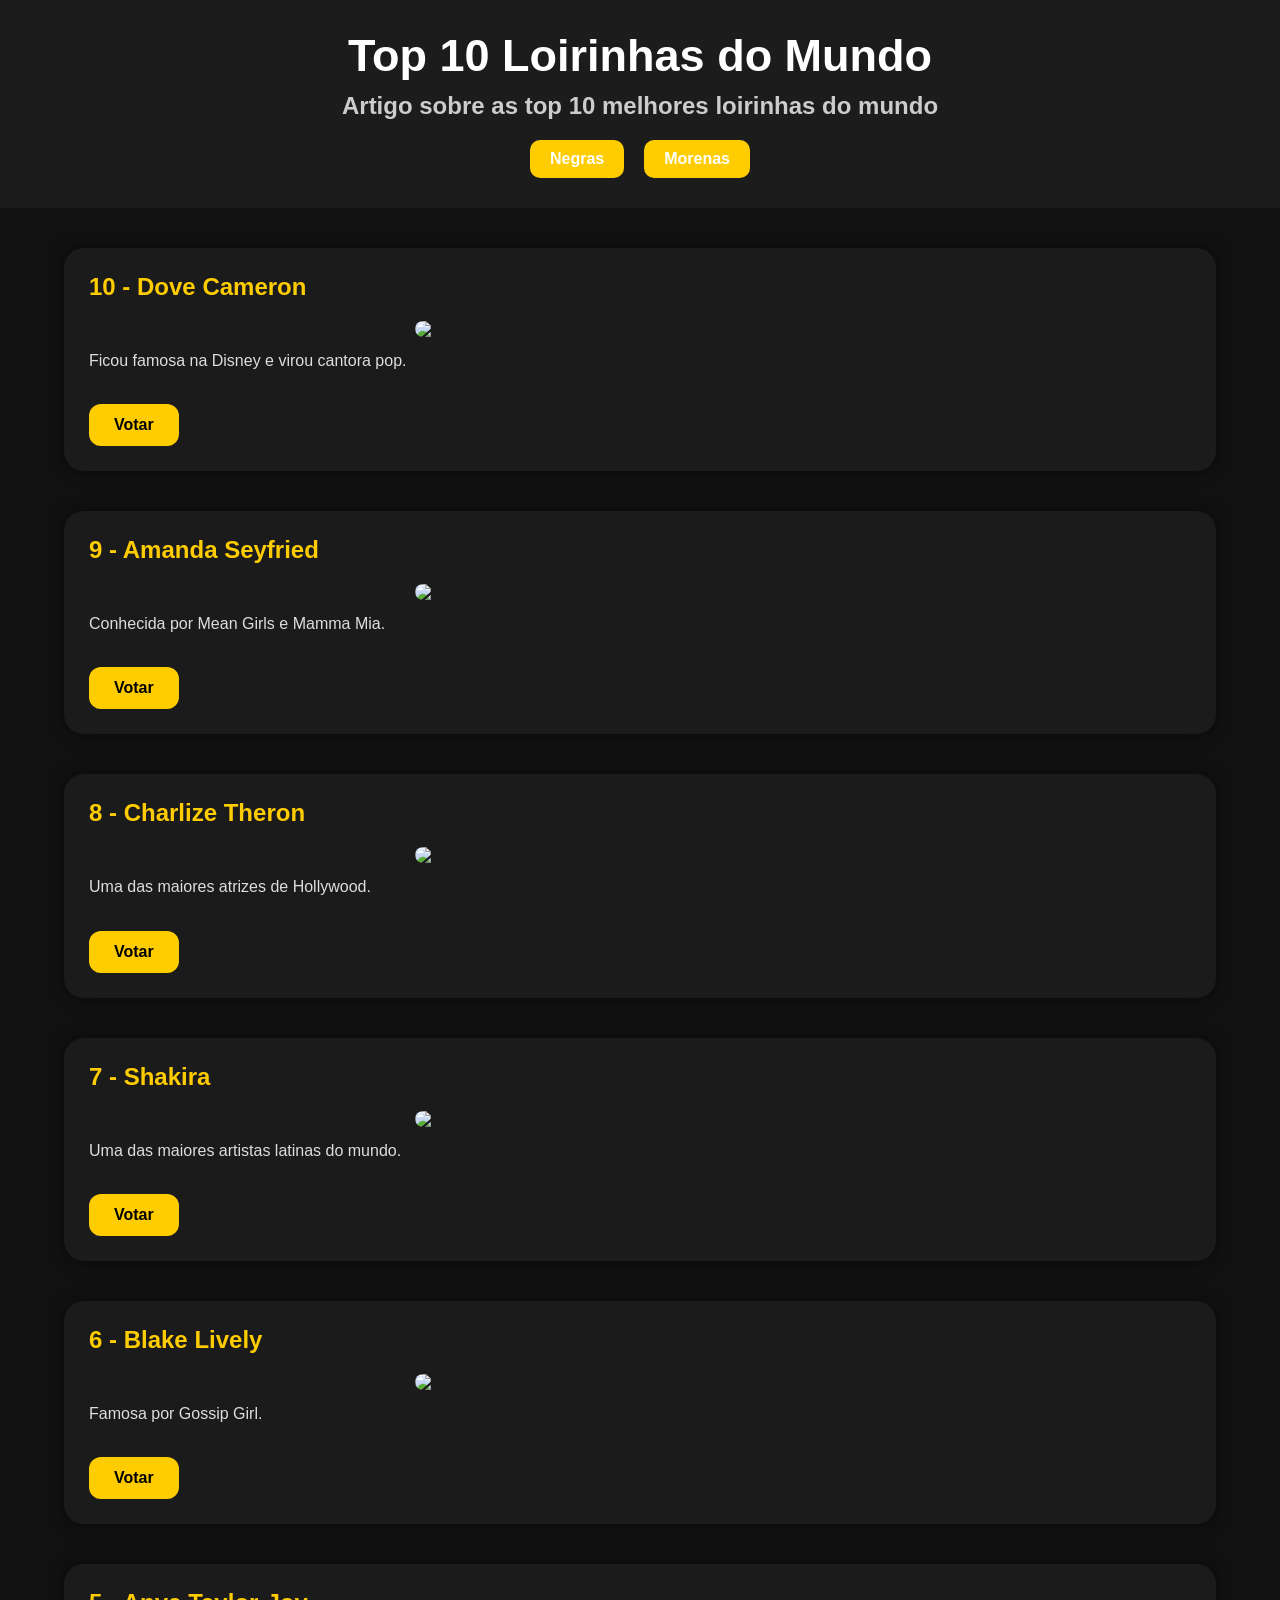
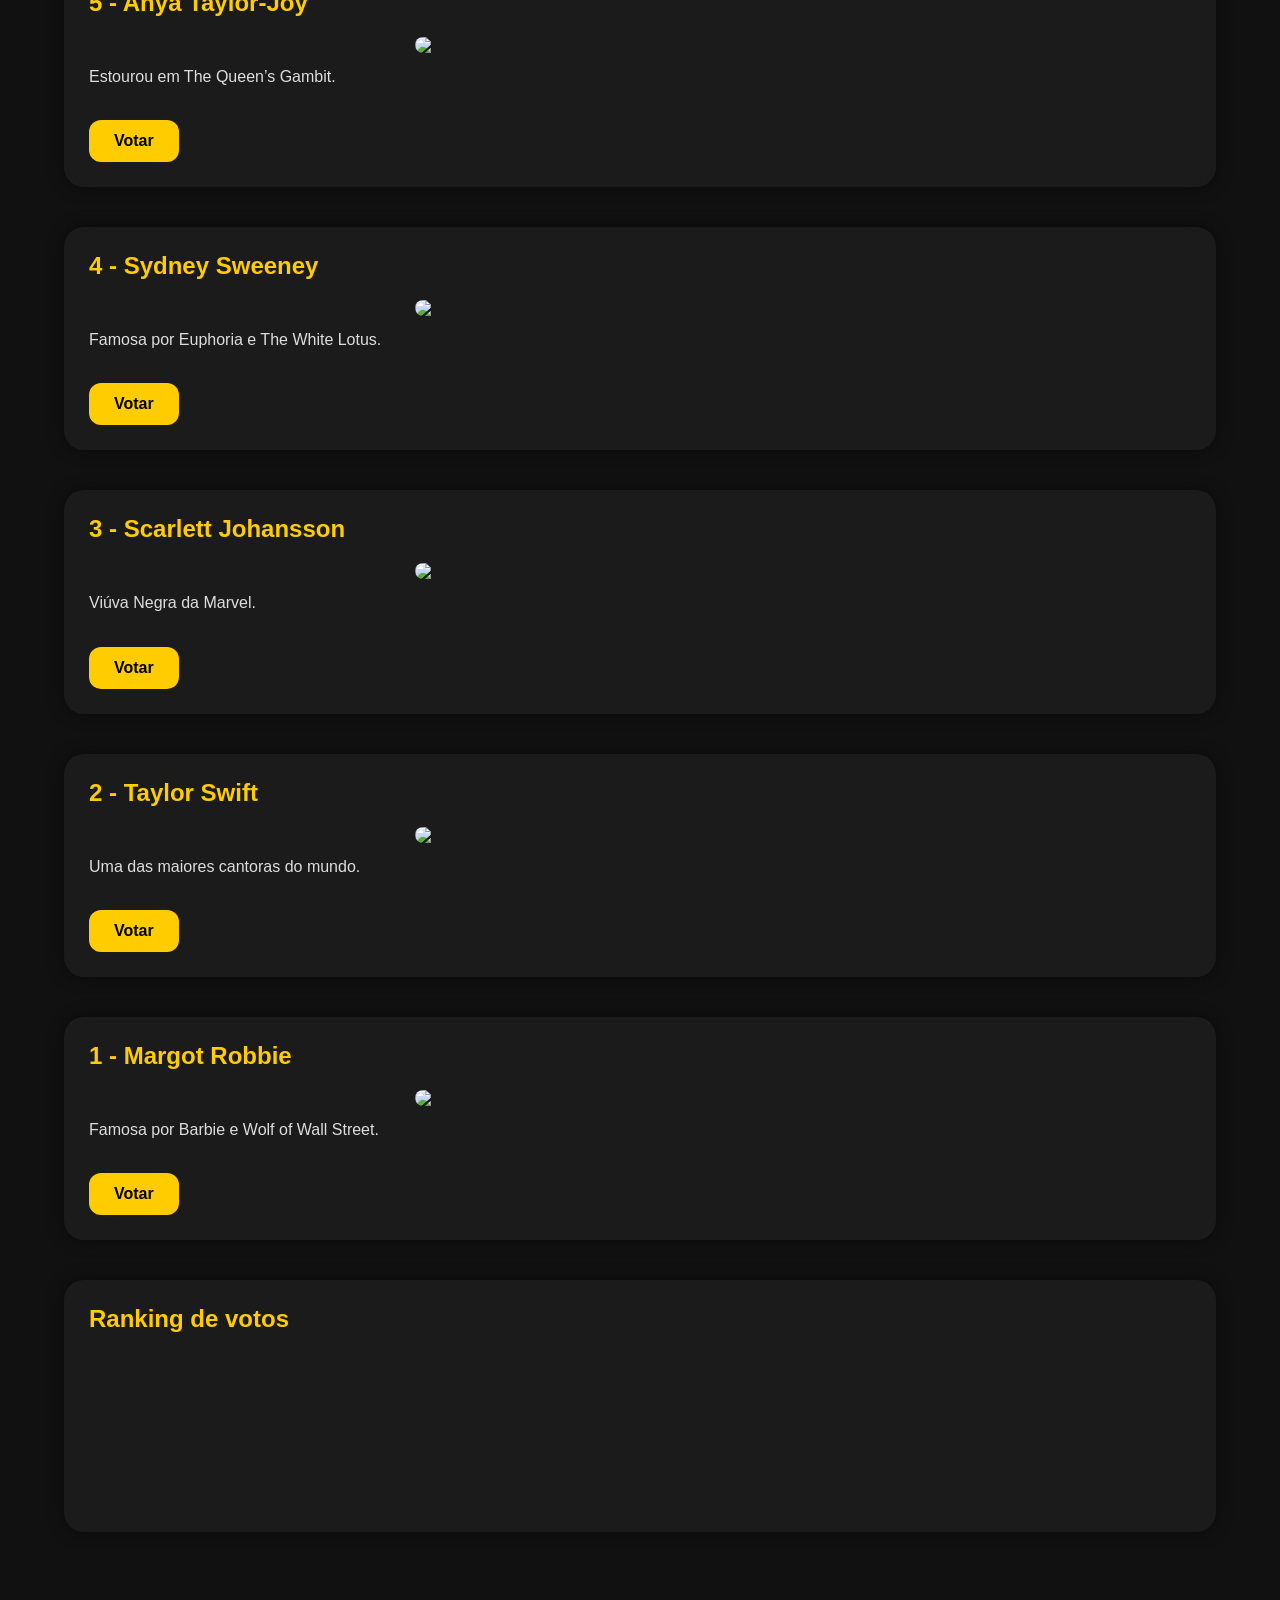
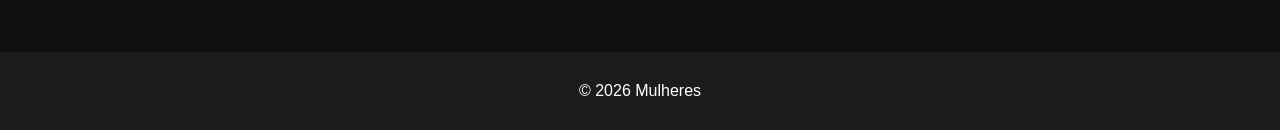
==== index.html @ 43fafdb9 "Initial commit" ====
<!DOCTYPE html>
<html lang="pt-BR">
<head>
    <meta charset="UTF-8">
    <meta name="viewport" content="width=device-width, initial-scale=1.0">

    <title>Top 10 Loirinhas</title>
<link rel="stylesheet" href="style.css">
    <script src="https://cdn.jsdelivr.net/npm/chart.js"></script>

</head>

<body>

<header>

    <h1>Top 10 Loirinhas do Mundo</h1>

    <h2>Artigo sobre as top 10 melhores loirinhas do mundo</h2>

    <nav>
        <a href="negras.html">Negras</a>
        <a href="morenas.html">Morenas</a>
    </nav>

</header>

<main>

    <!-- ===================== 10 ===================== -->
    <section>
        <h2>10 - Dove Cameron</h2>

        <img src="https://images.openai.com/static-rsc-4/_gW609_ChADbDnBodaFlU6Osk2A8cB1Zp6XwJnTsFUJesz0QvJHEO6NVeLMMZM8p3e8orwl6DJNEgYu5zBQwuHLkoe4es_Pf4L2d1M93qTPfxrJWAZ4JI88Dk1Zequ2tJnsWD4jVhwSvjbc3cXOuhFnE-_bXvvnO6Lpv1umlyXk6jaKvCAWQSikIKVbPy0ux?purpose=fullsize">

        <p>Ficou famosa na Disney e virou cantora pop.</p>

        <button onclick="votar('Dove Cameron')">Votar</button>
    </section>

    <!-- ===================== 9 ===================== -->
    <section>
        <h2>9 - Amanda Seyfried</h2>

        <img src="https://images.openai.com/static-rsc-4/BeFhtNjZfECNN6iTzhK8ADcEFT9yz1vutyvROnhp-Qy6J-mfttfuRvYgyFTqQvn7b4MRGrnzGSPApVOJdoQgZ2f7sPUxgXRxLES2J2uvJUj6o3eLq6lvXQ69XskNxHJZOFkAeUdWAboPGBYbSSGKXSB-lH3sz1mwtacsyBDG4k4?purpose=inline">

        <p>Conhecida por Mean Girls e Mamma Mia.</p>

        <button onclick="votar('Amanda Seyfried')">Votar</button>
    </section>

    <!-- ===================== 8 ===================== -->
    <section>
        <h2>8 - Charlize Theron</h2>

        <img src="https://images.openai.com/static-rsc-4/XMsRSYfExkSJ6RfWzCJKF8O1IaO_QFzmOhOampyfNNgR8LAmTZyHiFK4C2JtxMbo93k6vl2yTsDxC3kq1aVPiL1R71_DSsqIGWFq3kIkFelUNA4rBhU6vm9aDGMZxsAHnIUivgQobMy7bZUWuNu26vBRZF_fnjaN3Fk5x-C07uQ?purpose=inline">

        <p>Uma das maiores atrizes de Hollywood.</p>

        <button onclick="votar('Charlize Theron')">Votar</button>
    </section>

    <!-- ===================== 7 ===================== -->
    <section>
        <h2>7 - Shakira</h2>

        <img src="https://images.openai.com/static-rsc-4/Iwo9Z3ply8jFKF1BltkDJJPk07_yWEfe_VrpIfHir5MKza0mXJVv-uFdG-DZY3Gbp6l-jPFtEl4lgJ4XrphsZHvl7u1OWxPgRnRGYAYwTNoFmiNwRxKAr5pxyY56YrpHDc8hG7_awlOeSaH3bfHezKdk5cxMLt_zbF54o6Q3YrM?purpose=inline">

        <p>Uma das maiores artistas latinas do mundo.</p>

        <button onclick="votar('Shakira')">Votar</button>
    </section>

    <!-- ===================== 6 ===================== -->
    <section>
        <h2>6 - Blake Lively</h2>

        <img src="https://images.openai.com/static-rsc-4/b6QB7JLF09wyFIlLVa1jlL86A74SNLuJjMbwr3ljwaVELpdNYd2R6wNlXyh-vMyw95eHyzsRcvxJsKpnO5pokRJ6i4IzxtSjTnYTrgK2J-Kp5bGC_v6bPidJc2pnEd-32338mhtjg2VY1ZmJ263rvoAyxtJ_EKPocDUKjJ87iu4?purpose=inline">

        <p>Famosa por Gossip Girl.</p>

        <button onclick="votar('Blake Lively')">Votar</button>
    </section>

    <!-- ===================== 5 ===================== -->
    <section>
        <h2>5 - Anya Taylor-Joy</h2>

        <img src="https://images.openai.com/static-rsc-4/Sxz9h5LP_PYK0FZ3ZAkmNyg9z3yWcq5eGYX7QQsZWZt0dQnbk_g4D8p-O1UKLt_3CYzahUpk1D_zUvyOCtJfXuWHuatj-UJVIN7ywMLGYn479FziWNHObfKe3nx9kYjuce7pK_TmTV5zF6vQe6C9U_8y5B98laKoM1gVX3TBR_A?purpose=inline">

        <p>Estourou em The Queen’s Gambit.</p>

        <button onclick="votar('Anya Taylor-Joy')">Votar</button>
    </section>

    <!-- ===================== 4 ===================== -->
    <section>
        <h2>4 - Sydney Sweeney</h2>

        <img src="https://images.openai.com/static-rsc-4/y5_-ABuVAohNL2DxyJdlqOAanMnQnSS_lHCBgt921dpoKfLKIjwvwD8E5iI4sDKZZnttpQJFyntp54r0VnHzgNJWvA1xs1gqsvZeC_IzIq7cOBenwGmGZEZ9c8VO-2eHDgEKFMiqBsFZyj_YvkjhoUaPcx_78-Hj4pwvjLNJ67U?purpose=inline">

        <p>Famosa por Euphoria e The White Lotus.</p>

        <button onclick="votar('Sydney Sweeney')">Votar</button>
    </section>

    <!-- ===================== 3 ===================== -->
    <section>
        <h2>3 - Scarlett Johansson</h2>

        <img src="https://images.openai.com/static-rsc-4/lfDsVRYt4yTe_Hx5TBlBOoudK6QvwK9TktNk1fPNuO73OL5N1srqV79XrUyXlYJvQaJnoSMm54_caQe8CCguuXKbCE7uux3wj9hpc8df2xeN8Ae2mEjtVF3PUznj-i6sI_C32iP-xNmsF7aopNN1cbxhlbDze-_H8ZZp6epHuI2w-bKj17d9onXkB8hWK0EG?purpose=inline">

        <p>Viúva Negra da Marvel.</p>

        <button onclick="votar('Scarlett Johansson')">Votar</button>
    </section>

    <!-- ===================== 2 ===================== -->
    <section>
        <h2>2 - Taylor Swift</h2>

        <img src="https://images.openai.com/static-rsc-4/5xKTP0tNP-5xCLzhcza3eoOkvPsbSLGMPzo-Rz7y3U_CwnHq2CKfUPDccRzOm_ij5tUMHH78_k9CpL2jfYjofbvTaMKvnpYQpFLM1TjC3L58cfjcSkJ-X7osZIqqcdjkHW6LZnqXRU7MEsBCYKJMKZtOad_zAGXNqlLEZZsm9LY?purpose=inline">

        <p>Uma das maiores cantoras do mundo.</p>

        <button onclick="votar('Taylor Swift')">Votar</button>
    </section>

    <!-- ===================== 1 ===================== -->
    <section>
        <h2>1 - Margot Robbie</h2>

        <img src="https://images.openai.com/static-rsc-4/EVj7GbNF5OgCLZppM_cb5uWmw7fYaId4Us4ivzShHDFO74kSV5lND1Qt2ImGKi-WuojieNOYVfnkdSf_e2U9Yge9ZsT4PZZnKVe0v6KeaBnqXAM0Tm6QcSoRTO6hIfNaFwM7_hcqxzVwwXy7lqPpnfOnVzwBN-tvDbyDxhm3raA?purpose=inline">

        <p>Famosa por Barbie e Wolf of Wall Street.</p>

        <button onclick="votar('Margot Robbie')">Votar</button>
    </section>

    <!-- ===================== GRAFICO ===================== -->

    <section>
        <h2>Ranking de votos</h2>
        <canvas id="grafico"></canvas>
    </section>

</main>

<footer>
    © 2026 Mulheres
</footer>

<!-- ===================== SCRIPT ===================== -->

<script>

const PAGE_ID = "loiras";

// trava voto único
let jaVotou = localStorage.getItem("voto_" + PAGE_ID) === "sim";

function bloquearBotoes(){
    document.querySelectorAll("button").forEach(btn => {
        btn.disabled = true;
        btn.innerText = "Você já votou";
    });
}

// nomes fixos
const NOMES = [
    "Margot Robbie",
    "Taylor Swift",
    "Scarlett Johansson",
    "Sydney Sweeney",
    "Anya Taylor-Joy",
    "Blake Lively",
    "Shakira",
    "Charlize Theron",
    "Amanda Seyfried",
    "Dove Cameron"
];

// carregar votos
let votosSalvos = JSON.parse(localStorage.getItem("votos_loiras")) || {};

let votos = {};

NOMES.forEach(nome => {
    votos[nome] = votosSalvos[nome] || 0;
});

// votar
function votar(nome){

    if(jaVotou){
        alert("Você já votou nesta página!");
        bloquearBotoes();
        return;
    }

    votos[nome] = (votos[nome] || 0) + 1;

    localStorage.setItem("votos_loiras", JSON.stringify(votos));

    localStorage.setItem("voto_" + PAGE_ID, "sim");

    jaVotou = true;

    bloquearBotoes();

    atualizarGrafico();
}

// gráfico
let chart;

function atualizarGrafico(){

    const valores = NOMES.map(nome => votos[nome]);

    if(chart){
        chart.destroy();
    }

    chart = new Chart(document.getElementById("grafico"), {
        type: "bar",
        data: {
            labels: NOMES,
            datasets: [{
                label: "Votos",
                data: valores,
                borderWidth: 1
            }]
        },
        options: {
            responsive: true
        }
    });
}

// init
if(jaVotou){
    bloquearBotoes();
}

atualizarGrafico();

</script>

</body>
</html>
---- style.css ----
*{
    margin:0;
    padding:0;
    box-sizing:border-box;
    font-family:Arial, Helvetica, sans-serif;
}

body{
    background:#111;
    color:white;
}

/* HEADER */
header{
    background:#1c1c1c;
    padding:30px;
    text-align:center;
}

header h1{
    font-size:45px;
    margin-bottom:10px;
}

header h2{
    color:#ccc;
    margin-bottom:20px;
}

/* NAV */
nav{
    display:flex;
    justify-content:center;
    gap:20px;
    flex-wrap:wrap;
}

nav a{
    text-decoration:none;
    color:white;
    background:#ffcc00;
    padding:10px 20px;
    border-radius:10px;
    font-weight:bold;
    transition:0.3s;
}

nav a:hover{
    transform:scale(1.05);
}

/* MAIN */
main{
    width:90%;
    max-width:1200px;
    margin:auto;
    padding:40px 0;
}

/* SEÇÕES */
section{
    background:#1b1b1b;
    margin-bottom:40px;
    padding:25px;
    border-radius:20px;
    box-shadow:0 0 15px rgba(0,0,0,0.5);
}

section h2{
    margin-bottom:20px;
    color:#ffcc00;
}

section p{
    line-height:1.7;
    margin-bottom:15px;
    color:#ddd;
}

/* BOTÃO */
button{
    background:#ffcc00;
    border:none;
    padding:12px 25px;
    border-radius:12px;
    font-size:16px;
    font-weight:bold;
    cursor:pointer;
    transition:0.3s;
    margin-top:15px;
}

button:hover{
    transform:scale(1.05);
}

/* GRAFICO */
.grafico-container{
    background:white;
    padding:20px;
    border-radius:20px;
    margin-top:50px;
}

/* FOOTER */
footer{
    text-align:center;
    padding:30px;
    background:#1c1c1c;
    margin-top:40px;
}

/* ========================= */
/* IMAGENS FLUTUANDO */
/* ========================= */

img{
    width:100%;
    max-width:450px;
    border-radius:12px;
    display:block;
    margin:10px auto;
    animation:flutuar 3s ease-in-out infinite;
}

@keyframes flutuar{
    0%{
        transform: translateY(0);
    }

    50%{
        transform: translateY(-10px);
    }

    100%{
        transform: translateY(0);
    }
}

/* ========================= */
/* RESPONSIVO MOBILE */
/* ========================= */

@media (max-width: 600px){

    header h1{
        font-size:30px;
    }

    nav{
        flex-direction:column;
        gap:10px;
    }

    section{
        padding:15px;
    }

    img{
        max-width:100%;
    }
}
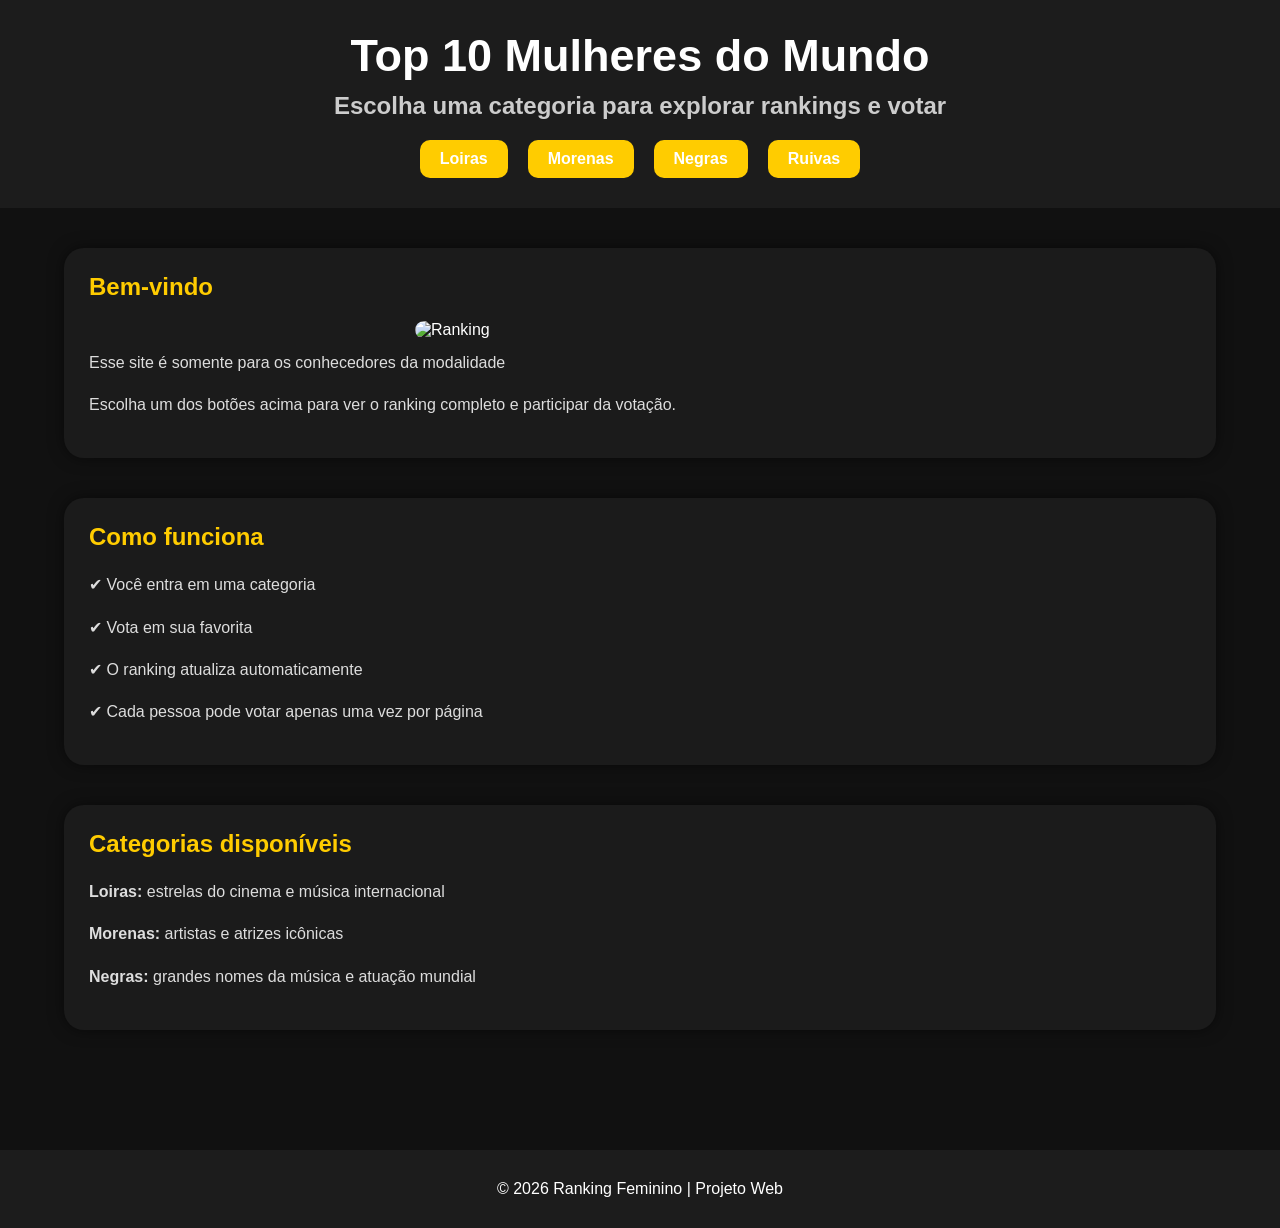
==== commit 5c51189b: "feat: Algumas páginas foram feitas" ====
--- a/index.html
+++ b/index.html
@@ -3,249 +3,62 @@
 <head>
     <meta charset="UTF-8">
     <meta name="viewport" content="width=device-width, initial-scale=1.0">
+    <title>Top 10 Mulheres do Mundo</title>
 
-    <title>Top 10 Loirinhas</title>
-<link rel="stylesheet" href="style.css">
-    <script src="https://cdn.jsdelivr.net/npm/chart.js"></script>
-
+    <link rel="stylesheet" href="style.css">
 </head>
-
 <body>
 
 <header>
-
-    <h1>Top 10 Loirinhas do Mundo</h1>
-
-    <h2>Artigo sobre as top 10 melhores loirinhas do mundo</h2>
+    <h1>Top 10 Mulheres do Mundo</h1>
+    <h2>Escolha uma categoria para explorar rankings e votar</h2>
 
     <nav>
+        <a href="loiras.html">Loiras</a>
+        <a href="morenas.html">Morenas</a>
         <a href="negras.html">Negras</a>
-        <a href="morenas.html">Morenas</a>
+        <a href="ruivas.html">Ruivas</a>
     </nav>
-
 </header>
 
 <main>
 
-    <!-- ===================== 10 ===================== -->
     <section>
-        <h2>10 - Dove Cameron</h2>
+        <h2> Bem-vindo</h2>
 
-        <img src="https://images.openai.com/static-rsc-4/_gW609_ChADbDnBodaFlU6Osk2A8cB1Zp6XwJnTsFUJesz0QvJHEO6NVeLMMZM8p3e8orwl6DJNEgYu5zBQwuHLkoe4es_Pf4L2d1M93qTPfxrJWAZ4JI88Dk1Zequ2tJnsWD4jVhwSvjbc3cXOuhFnE-_bXvvnO6Lpv1umlyXk6jaKvCAWQSikIKVbPy0ux?purpose=fullsize">
+        <img src="https://images.openai.com/static-rsc-4/EVj7GbNF5OgCLZppM_cb5uWmw7fYaId4Us4ivzShHDFO74kSV5lND1Qt2ImGKi-WuojieNOYVfnkdSf_e2U9Yge9ZsT4PZZnKVe0v6KeaBnqXAM0Tm6QcSoRTO6hIfNaFwM7_hcqxzVwwXy7lqPpnfOnVzwBN-tvDbyDxhm3raA?purpose=inline" alt="Ranking">
 
-        <p>Ficou famosa na Disney e virou cantora pop.</p>
+        <p>
+            Esse site é somente para os conhecedores da modalidade
+        </p>
 
-        <button onclick="votar('Dove Cameron')">Votar</button>
+        <p>
+            Escolha um dos botões acima para ver o ranking completo e participar da votação.
+        </p>
     </section>
 
-    <!-- ===================== 9 ===================== -->
     <section>
-        <h2>9 - Amanda Seyfried</h2>
+        <h2> Como funciona</h2>
 
-        <img src="https://images.openai.com/static-rsc-4/BeFhtNjZfECNN6iTzhK8ADcEFT9yz1vutyvROnhp-Qy6J-mfttfuRvYgyFTqQvn7b4MRGrnzGSPApVOJdoQgZ2f7sPUxgXRxLES2J2uvJUj6o3eLq6lvXQ69XskNxHJZOFkAeUdWAboPGBYbSSGKXSB-lH3sz1mwtacsyBDG4k4?purpose=inline">
-
-        <p>Conhecida por Mean Girls e Mamma Mia.</p>
-
-        <button onclick="votar('Amanda Seyfried')">Votar</button>
+        <p>✔ Você entra em uma categoria</p>
+        <p>✔ Vota em sua favorita</p>
+        <p>✔ O ranking atualiza automaticamente</p>
+        <p>✔ Cada pessoa pode votar apenas uma vez por página</p>
     </section>
 
-    <!-- ===================== 8 ===================== -->
     <section>
-        <h2>8 - Charlize Theron</h2>
+        <h2> Categorias disponíveis</h2>
 
-        <img src="https://images.openai.com/static-rsc-4/XMsRSYfExkSJ6RfWzCJKF8O1IaO_QFzmOhOampyfNNgR8LAmTZyHiFK4C2JtxMbo93k6vl2yTsDxC3kq1aVPiL1R71_DSsqIGWFq3kIkFelUNA4rBhU6vm9aDGMZxsAHnIUivgQobMy7bZUWuNu26vBRZF_fnjaN3Fk5x-C07uQ?purpose=inline">
-
-        <p>Uma das maiores atrizes de Hollywood.</p>
-
-        <button onclick="votar('Charlize Theron')">Votar</button>
-    </section>
-
-    <!-- ===================== 7 ===================== -->
-    <section>
-        <h2>7 - Shakira</h2>
-
-        <img src="https://images.openai.com/static-rsc-4/Iwo9Z3ply8jFKF1BltkDJJPk07_yWEfe_VrpIfHir5MKza0mXJVv-uFdG-DZY3Gbp6l-jPFtEl4lgJ4XrphsZHvl7u1OWxPgRnRGYAYwTNoFmiNwRxKAr5pxyY56YrpHDc8hG7_awlOeSaH3bfHezKdk5cxMLt_zbF54o6Q3YrM?purpose=inline">
-
-        <p>Uma das maiores artistas latinas do mundo.</p>
-
-        <button onclick="votar('Shakira')">Votar</button>
-    </section>
-
-    <!-- ===================== 6 ===================== -->
-    <section>
-        <h2>6 - Blake Lively</h2>
-
-        <img src="https://images.openai.com/static-rsc-4/b6QB7JLF09wyFIlLVa1jlL86A74SNLuJjMbwr3ljwaVELpdNYd2R6wNlXyh-vMyw95eHyzsRcvxJsKpnO5pokRJ6i4IzxtSjTnYTrgK2J-Kp5bGC_v6bPidJc2pnEd-32338mhtjg2VY1ZmJ263rvoAyxtJ_EKPocDUKjJ87iu4?purpose=inline">
-
-        <p>Famosa por Gossip Girl.</p>
-
-        <button onclick="votar('Blake Lively')">Votar</button>
-    </section>
-
-    <!-- ===================== 5 ===================== -->
-    <section>
-        <h2>5 - Anya Taylor-Joy</h2>
-
-        <img src="https://images.openai.com/static-rsc-4/Sxz9h5LP_PYK0FZ3ZAkmNyg9z3yWcq5eGYX7QQsZWZt0dQnbk_g4D8p-O1UKLt_3CYzahUpk1D_zUvyOCtJfXuWHuatj-UJVIN7ywMLGYn479FziWNHObfKe3nx9kYjuce7pK_TmTV5zF6vQe6C9U_8y5B98laKoM1gVX3TBR_A?purpose=inline">
-
-        <p>Estourou em The Queen’s Gambit.</p>
-
-        <button onclick="votar('Anya Taylor-Joy')">Votar</button>
-    </section>
-
-    <!-- ===================== 4 ===================== -->
-    <section>
-        <h2>4 - Sydney Sweeney</h2>
-
-        <img src="https://images.openai.com/static-rsc-4/y5_-ABuVAohNL2DxyJdlqOAanMnQnSS_lHCBgt921dpoKfLKIjwvwD8E5iI4sDKZZnttpQJFyntp54r0VnHzgNJWvA1xs1gqsvZeC_IzIq7cOBenwGmGZEZ9c8VO-2eHDgEKFMiqBsFZyj_YvkjhoUaPcx_78-Hj4pwvjLNJ67U?purpose=inline">
-
-        <p>Famosa por Euphoria e The White Lotus.</p>
-
-        <button onclick="votar('Sydney Sweeney')">Votar</button>
-    </section>
-
-    <!-- ===================== 3 ===================== -->
-    <section>
-        <h2>3 - Scarlett Johansson</h2>
-
-        <img src="https://images.openai.com/static-rsc-4/lfDsVRYt4yTe_Hx5TBlBOoudK6QvwK9TktNk1fPNuO73OL5N1srqV79XrUyXlYJvQaJnoSMm54_caQe8CCguuXKbCE7uux3wj9hpc8df2xeN8Ae2mEjtVF3PUznj-i6sI_C32iP-xNmsF7aopNN1cbxhlbDze-_H8ZZp6epHuI2w-bKj17d9onXkB8hWK0EG?purpose=inline">
-
-        <p>Viúva Negra da Marvel.</p>
-
-        <button onclick="votar('Scarlett Johansson')">Votar</button>
-    </section>
-
-    <!-- ===================== 2 ===================== -->
-    <section>
-        <h2>2 - Taylor Swift</h2>
-
-        <img src="https://images.openai.com/static-rsc-4/5xKTP0tNP-5xCLzhcza3eoOkvPsbSLGMPzo-Rz7y3U_CwnHq2CKfUPDccRzOm_ij5tUMHH78_k9CpL2jfYjofbvTaMKvnpYQpFLM1TjC3L58cfjcSkJ-X7osZIqqcdjkHW6LZnqXRU7MEsBCYKJMKZtOad_zAGXNqlLEZZsm9LY?purpose=inline">
-
-        <p>Uma das maiores cantoras do mundo.</p>
-
-        <button onclick="votar('Taylor Swift')">Votar</button>
-    </section>
-
-    <!-- ===================== 1 ===================== -->
-    <section>
-        <h2>1 - Margot Robbie</h2>
-
-        <img src="https://images.openai.com/static-rsc-4/EVj7GbNF5OgCLZppM_cb5uWmw7fYaId4Us4ivzShHDFO74kSV5lND1Qt2ImGKi-WuojieNOYVfnkdSf_e2U9Yge9ZsT4PZZnKVe0v6KeaBnqXAM0Tm6QcSoRTO6hIfNaFwM7_hcqxzVwwXy7lqPpnfOnVzwBN-tvDbyDxhm3raA?purpose=inline">
-
-        <p>Famosa por Barbie e Wolf of Wall Street.</p>
-
-        <button onclick="votar('Margot Robbie')">Votar</button>
-    </section>
-
-    <!-- ===================== GRAFICO ===================== -->
-
-    <section>
-        <h2>Ranking de votos</h2>
-        <canvas id="grafico"></canvas>
+        <p><b>Loiras:</b> estrelas do cinema e música internacional</p>
+        <p><b>Morenas:</b> artistas e atrizes icônicas</p>
+        <p><b>Negras:</b> grandes nomes da música e atuação mundial</p>
     </section>
 
 </main>
 
 <footer>
-    © 2026 Mulheres
+    © 2026 Ranking Feminino | Projeto Web
 </footer>
 
-<!-- ===================== SCRIPT ===================== -->
-
-<script>
-
-const PAGE_ID = "loiras";
-
-// trava voto único
-let jaVotou = localStorage.getItem("voto_" + PAGE_ID) === "sim";
-
-function bloquearBotoes(){
-    document.querySelectorAll("button").forEach(btn => {
-        btn.disabled = true;
-        btn.innerText = "Você já votou";
-    });
-}
-
-// nomes fixos
-const NOMES = [
-    "Margot Robbie",
-    "Taylor Swift",
-    "Scarlett Johansson",
-    "Sydney Sweeney",
-    "Anya Taylor-Joy",
-    "Blake Lively",
-    "Shakira",
-    "Charlize Theron",
-    "Amanda Seyfried",
-    "Dove Cameron"
-];
-
-// carregar votos
-let votosSalvos = JSON.parse(localStorage.getItem("votos_loiras")) || {};
-
-let votos = {};
-
-NOMES.forEach(nome => {
-    votos[nome] = votosSalvos[nome] || 0;
-});
-
-// votar
-function votar(nome){
-
-    if(jaVotou){
-        alert("Você já votou nesta página!");
-        bloquearBotoes();
-        return;
-    }
-
-    votos[nome] = (votos[nome] || 0) + 1;
-
-    localStorage.setItem("votos_loiras", JSON.stringify(votos));
-
-    localStorage.setItem("voto_" + PAGE_ID, "sim");
-
-    jaVotou = true;
-
-    bloquearBotoes();
-
-    atualizarGrafico();
-}
-
-// gráfico
-let chart;
-
-function atualizarGrafico(){
-
-    const valores = NOMES.map(nome => votos[nome]);
-
-    if(chart){
-        chart.destroy();
-    }
-
-    chart = new Chart(document.getElementById("grafico"), {
-        type: "bar",
-        data: {
-            labels: NOMES,
-            datasets: [{
-                label: "Votos",
-                data: valores,
-                borderWidth: 1
-            }]
-        },
-        options: {
-            responsive: true
-        }
-    });
-}
-
-// init
-if(jaVotou){
-    bloquearBotoes();
-}
-
-atualizarGrafico();
-
-</script>
-
 </body>
-</html>
+</html>
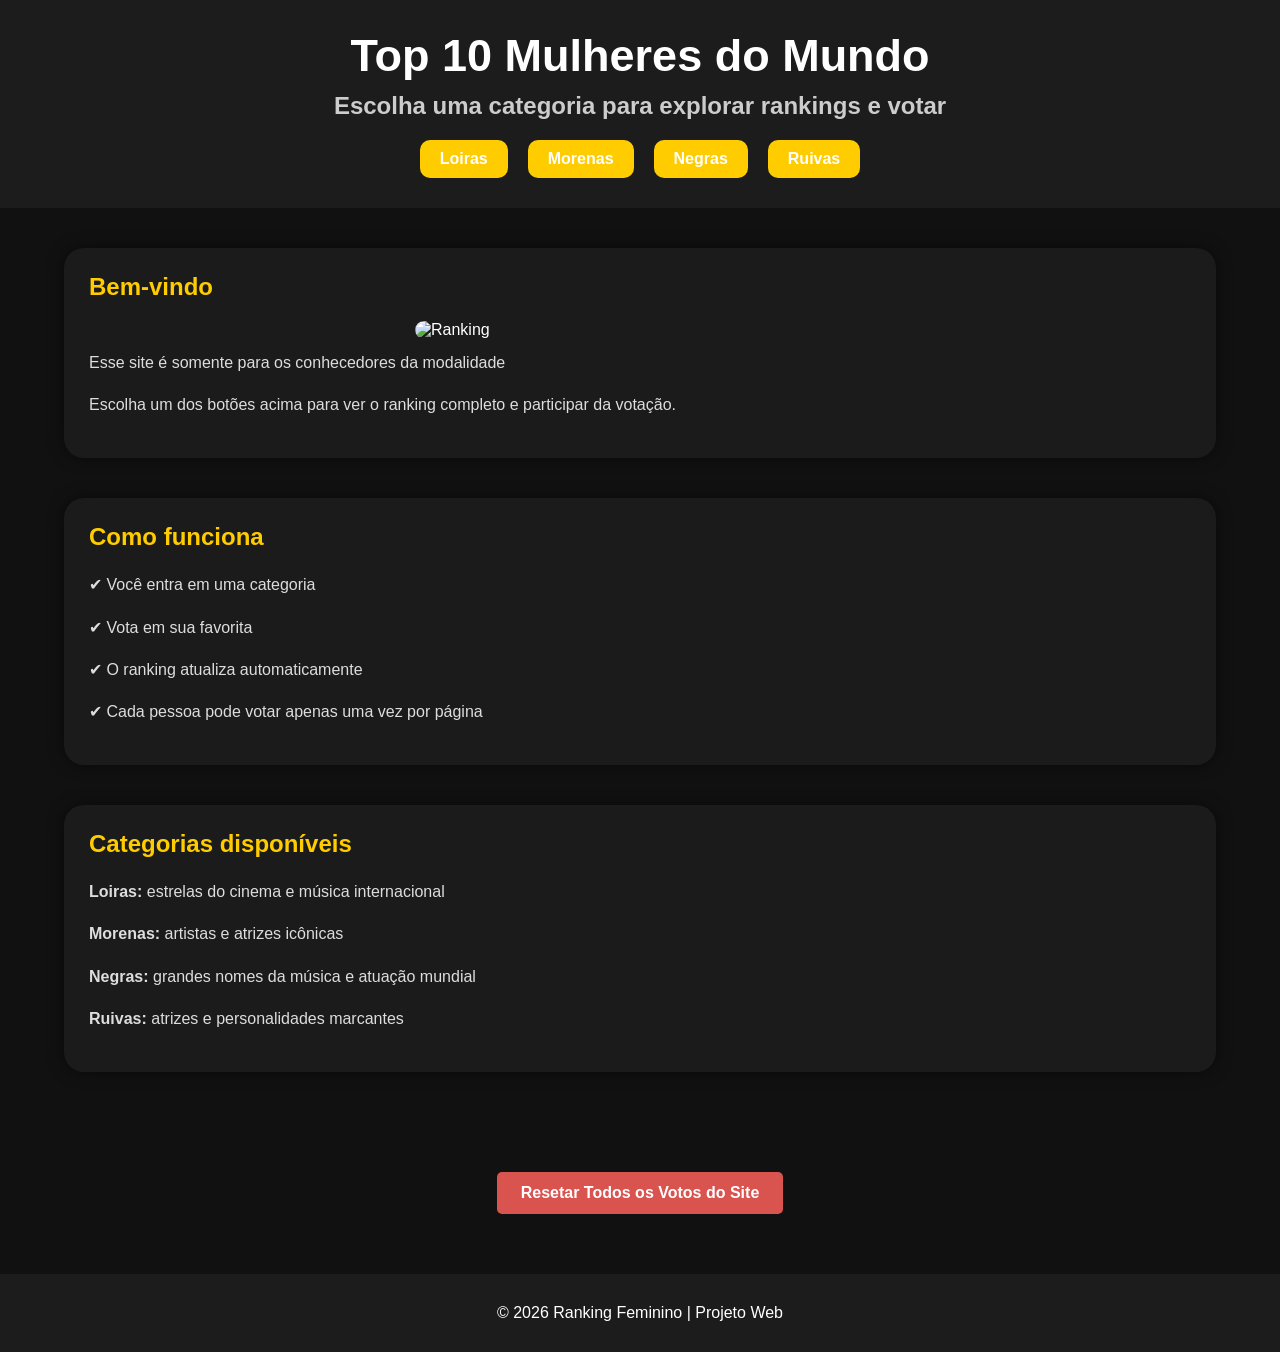
==== commit 33d89918: "Feat: Erro no gráfico corrigido -os votos n ta online" ====
--- a/index.html
+++ b/index.html
@@ -52,9 +52,47 @@
         <p><b>Loiras:</b> estrelas do cinema e música internacional</p>
         <p><b>Morenas:</b> artistas e atrizes icônicas</p>
         <p><b>Negras:</b> grandes nomes da música e atuação mundial</p>
+        <p><b>Ruivas:</b> atrizes e personalidades marcantes</p>
     </section>
 
 </main>
+
+<div style="text-align: center;">
+    <button onclick="resetarTodasAsCategorias()" style="background: #d9534f; color: white; border: none; padding: 12px 24px; border-radius: 5px; cursor: pointer; font-weight: bold; margin: 20px 0;">
+        Resetar Todos os Votos do Site
+    </button>
+</div>
+
+<script>
+function resetarTodasAsCategorias() {
+    if (confirm("Tem certeza que deseja zerar os votos de TODAS as páginas?")) {
+        
+        // 1. Limpa os votos locais e as travas de "já votou" do navegador
+        localStorage.clear();
+
+        // 2. Abre o canal de comunicação interno para atualizar as abas abertas em tempo real
+        const canalSincronizacao = new BroadcastChannel('sincronizacao_votos_projeto');
+
+        // Estrutura padrão com todos os nomes reais correspondentes de cada arquivo html
+        const categorias = [
+            { id: "loiras", dados: { "Margot Robbie": 0, "Taylor Swift": 0, "Scarlett Johansson": 0, "Sydney Sweeney": 0, "Anya Taylor-Joy": 0, "Blake Lively": 0, "Shakira": 0, "Charlize Theron": 0, "Amanda Seyfried": 0, "Dove Cameron": 0 } },
+            { id: "ruivas", dados: { "Jessica Chastain": 0, "Julianne Moore": 0, "Amy Adams": 0, "Karen Gillan": 0, "Isla Fisher": 0, "Sophie Turner": 0, "Madelaine Petsch": 0, "Emma Stone": 0, "Bryce Dallas Howard": 0, "Debra Messing": 0 } },
+            { id: "negras", dados: { "Tems": 0, "Keke Palmer": 0, "H.E.R": 0, "Alicia Keys": 0, "Ayra Starr": 0, "Amandla Stenberg": 0, "Summer Walker": 0, "Tyla": 0, "Normani": 0, "Zendaya": 0 } },
+            { id: "morenas", dados: { "Megan Fox": 0, "Ana de Armas": 0, "Selena Gomez": 0, "Gal Gadot": 0, "Jenna Ortega": 0, "Monica Bellucci": 0, "Camila Mendes": 0, "Dua Lipa": 0, "Jessica Alba": 0, "Salma Hayek": 0 } }
+        ];
+
+        // 3. Sobrescreve os dados no localStorage e emite o aviso do reset pelo canal
+        categorias.forEach(cat => {
+            const dbKey = "votos_globais_" + cat.id;
+            localStorage.setItem(dbKey, JSON.stringify(cat.dados));
+            canalSincronizacao.postMessage({ pagina: cat.id, novosVotos: cat.dados });
+        });
+
+        alert("Sucesso! Todos os gráficos foram reiniciados localmente.");
+        window.location.reload();
+    }
+}
+</script>
 
 <footer>
     © 2026 Ranking Feminino | Projeto Web
